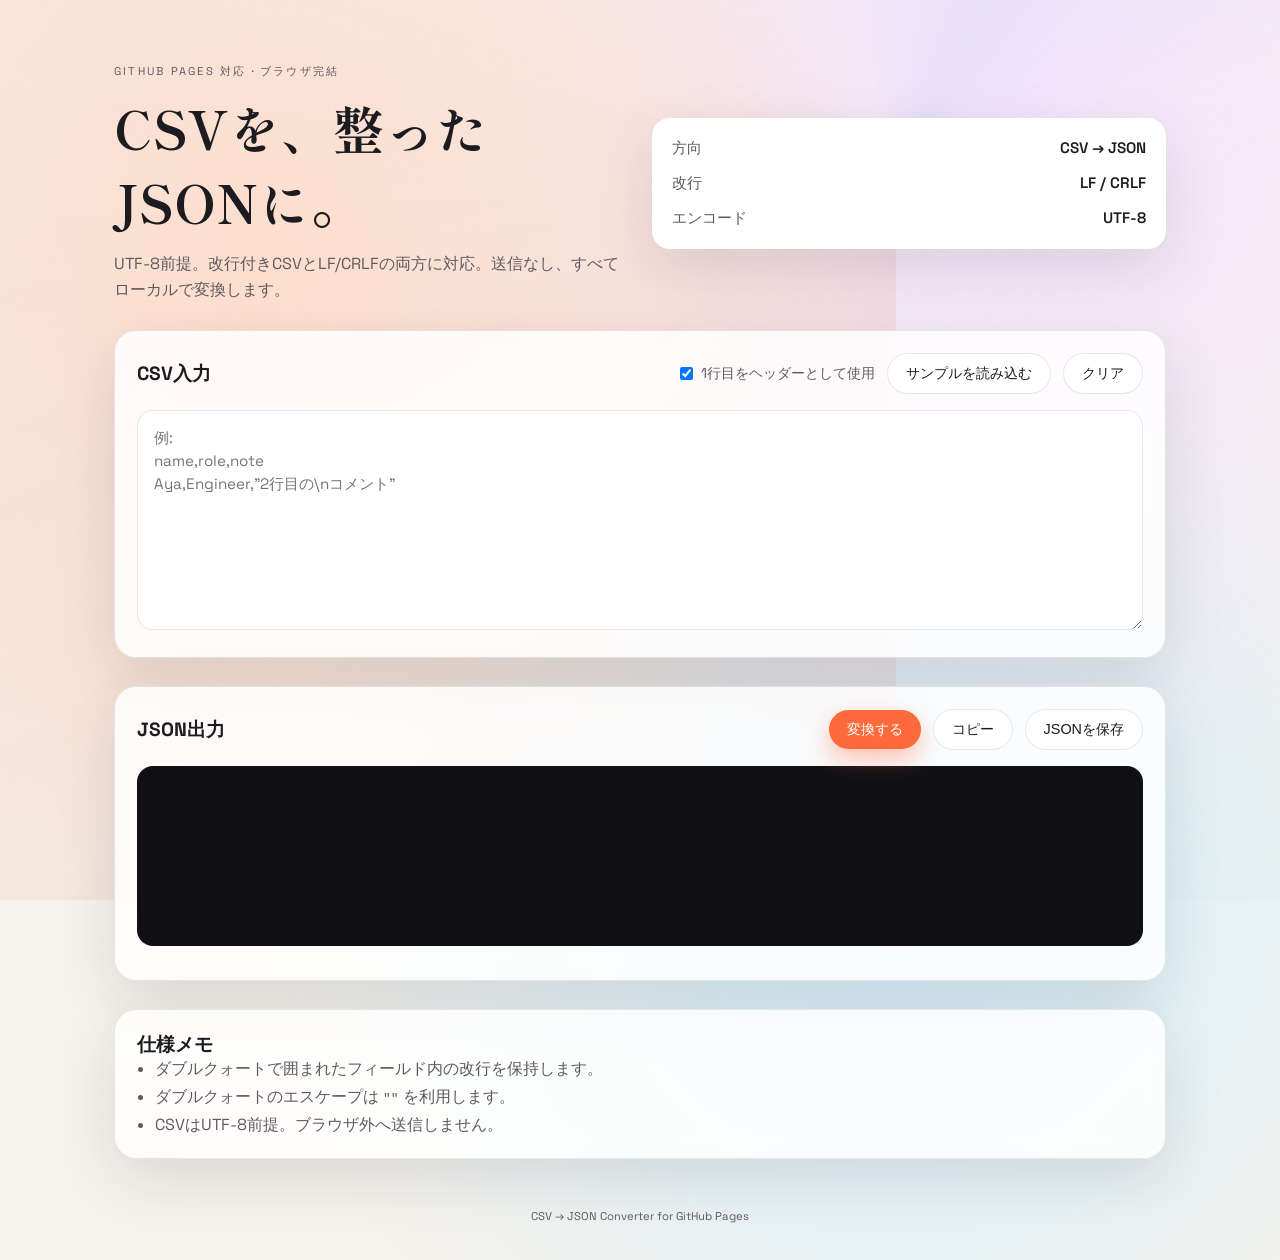
==== site/index.html @ 8e3dcaa3 "First commit." ====
<!doctype html>
<html lang="ja">
  <head>
    <meta charset="utf-8" />
    <meta name="viewport" content="width=device-width, initial-scale=1" />
    <title>CSV → JSON 変換</title>
    <meta name="description" content="UTF-8のCSVをJSONへ一方向に変換。改行付きCSV、LF/CRLF対応。" />
    <link rel="preconnect" href="https://fonts.googleapis.com" />
    <link rel="preconnect" href="https://fonts.gstatic.com" crossorigin />
    <link href="https://fonts.googleapis.com/css2?family=Space+Grotesk:wght@400;500;700&family=Shippori+Mincho:wght@500;700&display=swap" rel="stylesheet" />
    <link rel="stylesheet" href="style.css" />
  </head>
  <body>
    <div class="bg-orbit"></div>
    <div class="bg-grain"></div>

    <main class="app">
      <header class="hero">
        <div class="hero-text">
          <p class="kicker">GitHub Pages 対応・ブラウザ完結</p>
          <h1>CSVを、整ったJSONに。</h1>
          <p class="subtitle">UTF-8前提。改行付きCSVとLF/CRLFの両方に対応。送信なし、すべてローカルで変換します。</p>
        </div>
        <div class="hero-card">
          <div class="stat">
            <span class="stat-label">方向</span>
            <span class="stat-value">CSV → JSON</span>
          </div>
          <div class="stat">
            <span class="stat-label">改行</span>
            <span class="stat-value">LF / CRLF</span>
          </div>
          <div class="stat">
            <span class="stat-label">エンコード</span>
            <span class="stat-value">UTF-8</span>
          </div>
        </div>
      </header>

      <section class="panel">
        <div class="panel-head">
          <h2>CSV入力</h2>
          <div class="controls">
            <label class="toggle">
              <input id="useHeader" type="checkbox" checked />
              <span>1行目をヘッダーとして使用</span>
            </label>
            <button id="loadSample" class="ghost" type="button">サンプルを読み込む</button>
            <button id="clearInput" class="ghost" type="button">クリア</button>
          </div>
        </div>
        <textarea id="csvInput" spellcheck="false" placeholder="例:&#10;name,role,note&#10;Aya,Engineer,&quot;2行目の\nコメント&quot;"></textarea>
      </section>

      <section class="panel">
        <div class="panel-head">
          <h2>JSON出力</h2>
          <div class="controls">
            <button id="convert" class="primary" type="button">変換する</button>
            <button id="copyJson" class="ghost" type="button">コピー</button>
            <button id="downloadJson" class="ghost" type="button">JSONを保存</button>
          </div>
        </div>
        <pre id="jsonOutput" aria-live="polite"></pre>
        <p id="status" class="status" role="status"></p>
      </section>

      <section class="panel note">
        <h3>仕様メモ</h3>
        <ul>
          <li>ダブルクォートで囲まれたフィールド内の改行を保持します。</li>
          <li>ダブルクォートのエスケープは <code>""</code> を利用します。</li>
          <li>CSVはUTF-8前提。ブラウザ外へ送信しません。</li>
        </ul>
      </section>
    </main>

    <footer class="footer">
      <small>CSV → JSON Converter for GitHub Pages</small>
    </footer>

    <script src="script.js"></script>
  </body>
</html>
---- site/style.css ----
:root {
  color-scheme: light;
  --bg: #f6f2ec;
  --ink: #1c1b20;
  --muted: #5f5a61;
  --accent: #ff6a3d;
  --accent-deep: #c44323;
  --card: #ffffff;
  --panel: rgba(255, 255, 255, 0.82);
  --shadow: 0 20px 60px rgba(28, 27, 32, 0.12);
  --border: rgba(28, 27, 32, 0.1);
}

* {
  box-sizing: border-box;
  margin: 0;
  padding: 0;
}

body {
  min-height: 100vh;
  font-family: "Space Grotesk", "Hiragino Sans", "Yu Gothic", sans-serif;
  color: var(--ink);
  background: radial-gradient(circle at 20% 20%, #ffe6d6 0, transparent 45%),
    radial-gradient(circle at 80% 10%, #f7e7ff 0, transparent 45%),
    radial-gradient(circle at 70% 70%, #d5f1ff 0, transparent 50%),
    var(--bg);
  position: relative;
  overflow-x: hidden;
}

.bg-orbit {
  position: fixed;
  inset: 0;
  background: conic-gradient(from 180deg at 70% 20%, rgba(255, 106, 61, 0.15), transparent 45%, rgba(100, 159, 255, 0.12), transparent 70%);
  mix-blend-mode: multiply;
  pointer-events: none;
  animation: orbit 18s linear infinite;
  opacity: 0.65;
}

.bg-grain {
  position: fixed;
  inset: 0;
  background-image: url("data:image/svg+xml,%3Csvg width='120' height='120' viewBox='0 0 120 120' xmlns='http://www.w3.org/2000/svg'%3E%3Cfilter id='n'%3E%3CfeTurbulence type='fractalNoise' baseFrequency='0.8' numOctaves='2' stitchTiles='stitch'/%3E%3C/filter%3E%3Crect width='120' height='120' filter='url(%23n)' opacity='0.12'/%3E%3C/svg%3E");
  opacity: 0.45;
  pointer-events: none;
}

.app {
  max-width: 1100px;
  margin: 0 auto;
  padding: 64px 24px 48px;
  display: grid;
  gap: 28px;
  position: relative;
  z-index: 1;
}

.hero {
  display: grid;
  grid-template-columns: repeat(auto-fit, minmax(260px, 1fr));
  gap: 24px;
  align-items: center;
}

.hero-text h1 {
  font-family: "Shippori Mincho", "Hiragino Mincho ProN", serif;
  font-size: clamp(2.4rem, 4vw, 3.4rem);
  letter-spacing: 0.02em;
  margin-bottom: 12px;
}

.kicker {
  text-transform: uppercase;
  letter-spacing: 0.2em;
  font-size: 0.7rem;
  color: var(--muted);
  margin-bottom: 12px;
}

.subtitle {
  color: var(--muted);
  line-height: 1.6;
}

.hero-card {
  background: var(--card);
  border-radius: 18px;
  padding: 20px;
  box-shadow: var(--shadow);
  display: grid;
  gap: 14px;
}

.stat {
  display: flex;
  justify-content: space-between;
  font-size: 0.95rem;
}

.stat-label {
  color: var(--muted);
}

.stat-value {
  font-weight: 600;
}

.panel {
  background: var(--panel);
  border-radius: 22px;
  padding: 22px;
  box-shadow: var(--shadow);
  border: 1px solid var(--border);
  backdrop-filter: blur(12px);
}

.panel-head {
  display: flex;
  flex-wrap: wrap;
  align-items: center;
  justify-content: space-between;
  gap: 16px;
  margin-bottom: 16px;
}

.panel h2,
.panel h3 {
  font-size: 1.2rem;
}

.controls {
  display: flex;
  gap: 12px;
  flex-wrap: wrap;
  align-items: center;
}

textarea {
  width: 100%;
  min-height: 220px;
  border-radius: 16px;
  border: 1px solid var(--border);
  padding: 16px;
  font-family: "Space Grotesk", "Hiragino Sans", "Yu Gothic", sans-serif;
  font-size: 0.95rem;
  line-height: 1.5;
  resize: vertical;
  background: #fff;
}

pre {
  background: #101014;
  color: #f7f1e8;
  padding: 18px;
  border-radius: 16px;
  min-height: 180px;
  overflow-x: auto;
  font-size: 0.9rem;
  line-height: 1.5;
}

.status {
  margin-top: 12px;
  color: var(--muted);
  font-size: 0.9rem;
}

.toggle {
  display: flex;
  align-items: center;
  gap: 8px;
  font-size: 0.9rem;
  color: var(--muted);
}

button {
  border: none;
  border-radius: 999px;
  padding: 10px 18px;
  font-size: 0.9rem;
  cursor: pointer;
  transition: transform 0.2s ease, box-shadow 0.2s ease;
}

button.primary {
  background: var(--accent);
  color: white;
  box-shadow: 0 10px 24px rgba(255, 106, 61, 0.4);
}

button.ghost {
  background: white;
  color: var(--ink);
  border: 1px solid var(--border);
}

button:hover {
  transform: translateY(-1px);
}

.note ul {
  display: grid;
  gap: 6px;
  padding-left: 18px;
  color: var(--muted);
}

.footer {
  text-align: center;
  padding-bottom: 36px;
  color: var(--muted);
  font-size: 0.85rem;
}

@keyframes orbit {
  from {
    transform: rotate(0deg);
  }
  to {
    transform: rotate(360deg);
  }
}

@media (max-width: 720px) {
  .app {
    padding: 48px 18px 32px;
  }

  .hero-card {
    order: -1;
  }
}
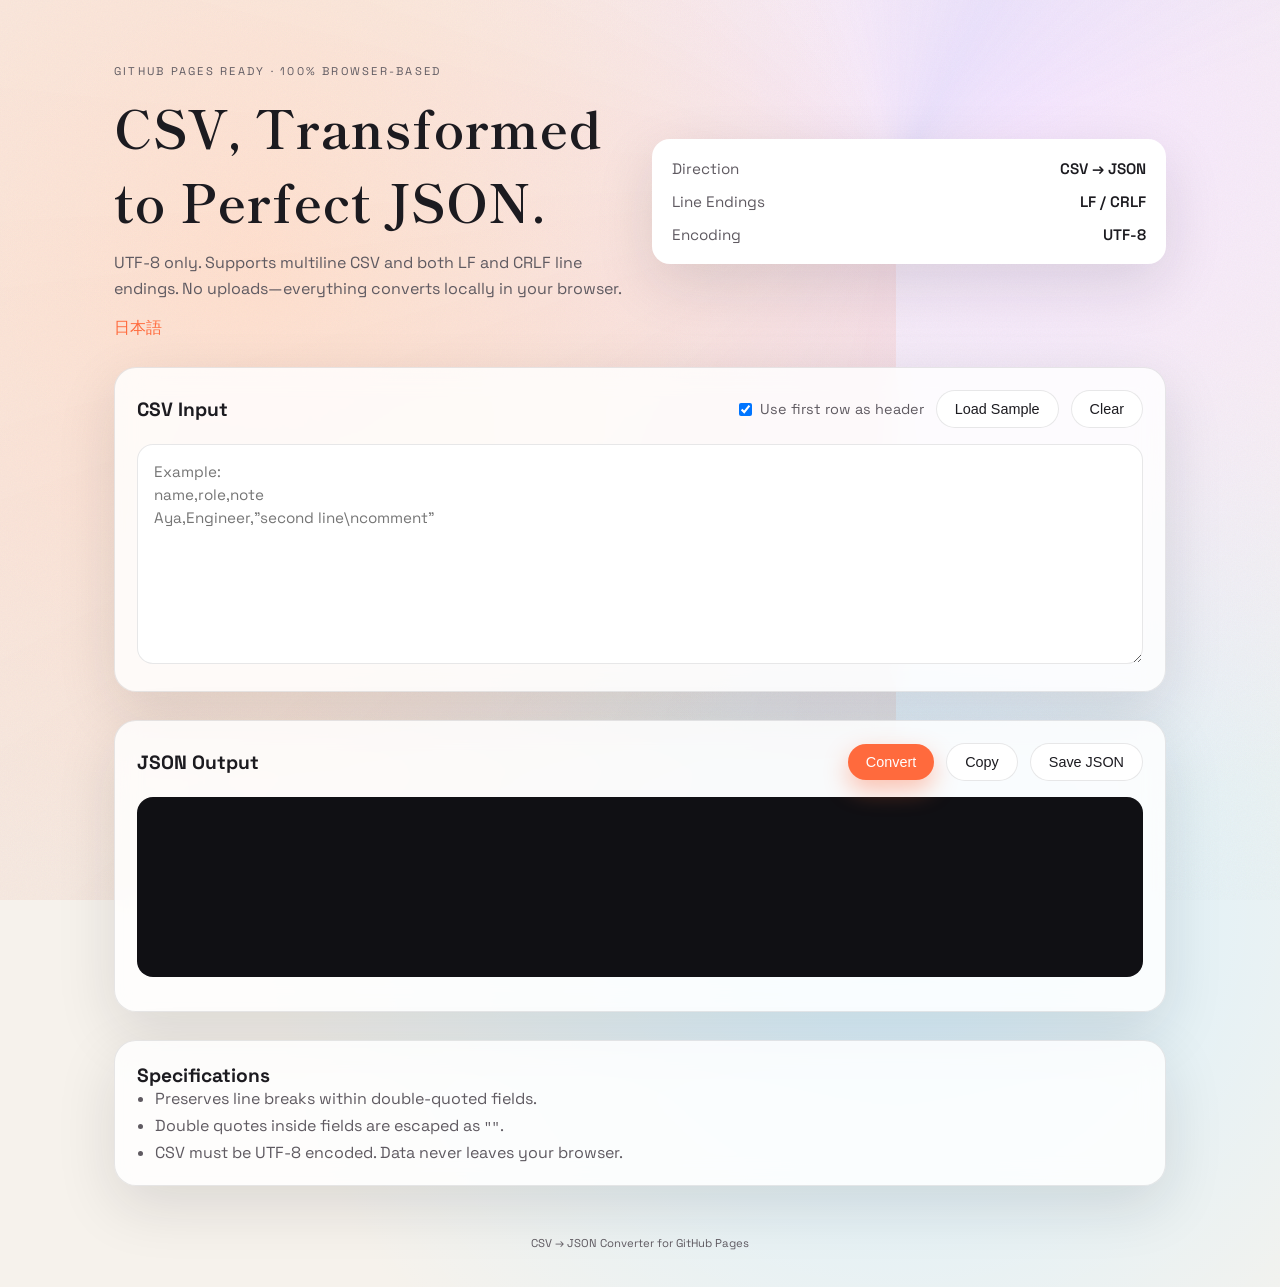
==== commit 7c5f32cb: "Language EN supported." ====
--- a/site/index.html
+++ b/site/index.html
@@ -1,84 +1,54 @@
 <!doctype html>
-<html lang="ja">
+<html lang="en">
   <head>
     <meta charset="utf-8" />
     <meta name="viewport" content="width=device-width, initial-scale=1" />
-    <title>CSV → JSON 変換</title>
-    <meta name="description" content="UTF-8のCSVをJSONへ一方向に変換。改行付きCSV、LF/CRLF対応。" />
-    <link rel="preconnect" href="https://fonts.googleapis.com" />
-    <link rel="preconnect" href="https://fonts.gstatic.com" crossorigin />
-    <link href="https://fonts.googleapis.com/css2?family=Space+Grotesk:wght@400;500;700&family=Shippori+Mincho:wght@500;700&display=swap" rel="stylesheet" />
-    <link rel="stylesheet" href="style.css" />
+    <title>CSV → JSON Converter</title>
+    <meta name="description" content="Convert UTF-8 CSV to JSON" />
+    <style>
+      body {
+        margin: 0;
+        padding: 2rem;
+        font-family: -apple-system, BlinkMacSystemFont, "Segoe UI", sans-serif;
+        text-align: center;
+        background: #f6f2ec;
+      }
+      p { color: #666; }
+    </style>
   </head>
   <body>
-    <div class="bg-orbit"></div>
-    <div class="bg-grain"></div>
+    <h1>Redirecting...</h1>
+    <p>Detecting your language preference...</p>
 
-    <main class="app">
-      <header class="hero">
-        <div class="hero-text">
-          <p class="kicker">GitHub Pages 対応・ブラウザ完結</p>
-          <h1>CSVを、整ったJSONに。</h1>
-          <p class="subtitle">UTF-8前提。改行付きCSVとLF/CRLFの両方に対応。送信なし、すべてローカルで変換します。</p>
-        </div>
-        <div class="hero-card">
-          <div class="stat">
-            <span class="stat-label">方向</span>
-            <span class="stat-value">CSV → JSON</span>
-          </div>
-          <div class="stat">
-            <span class="stat-label">改行</span>
-            <span class="stat-value">LF / CRLF</span>
-          </div>
-          <div class="stat">
-            <span class="stat-label">エンコード</span>
-            <span class="stat-value">UTF-8</span>
-          </div>
-        </div>
-      </header>
+    <script>
+      // Get stored language preference or detect from browser
+      function getPreferredLanguage() {
+        // Check for URL hash (user preference)
+        const hash = window.location.hash.slice(1) || '';
+        if (hash === 'ja' || hash === 'en') {
+          return hash;
+        }
 
-      <section class="panel">
-        <div class="panel-head">
-          <h2>CSV入力</h2>
-          <div class="controls">
-            <label class="toggle">
-              <input id="useHeader" type="checkbox" checked />
-              <span>1行目をヘッダーとして使用</span>
-            </label>
-            <button id="loadSample" class="ghost" type="button">サンプルを読み込む</button>
-            <button id="clearInput" class="ghost" type="button">クリア</button>
-          </div>
-        </div>
-        <textarea id="csvInput" spellcheck="false" placeholder="例:&#10;name,role,note&#10;Aya,Engineer,&quot;2行目の\nコメント&quot;"></textarea>
-      </section>
+        // Check for stored preference
+        const stored = localStorage.getItem('app_lang');
+        if (stored === 'ja' || stored === 'en') {
+          return stored;
+        }
 
-      <section class="panel">
-        <div class="panel-head">
-          <h2>JSON出力</h2>
-          <div class="controls">
-            <button id="convert" class="primary" type="button">変換する</button>
-            <button id="copyJson" class="ghost" type="button">コピー</button>
-            <button id="downloadJson" class="ghost" type="button">JSONを保存</button>
-          </div>
-        </div>
-        <pre id="jsonOutput" aria-live="polite"></pre>
-        <p id="status" class="status" role="status"></p>
-      </section>
+        // Detect from browser language
+        const browserLang = navigator.language || navigator.userLanguage;
+        if (browserLang.startsWith('ja')) {
+          return 'ja';
+        }
 
-      <section class="panel note">
-        <h3>仕様メモ</h3>
-        <ul>
-          <li>ダブルクォートで囲まれたフィールド内の改行を保持します。</li>
-          <li>ダブルクォートのエスケープは <code>""</code> を利用します。</li>
-          <li>CSVはUTF-8前提。ブラウザ外へ送信しません。</li>
-        </ul>
-      </section>
-    </main>
+        // Default to English
+        return 'en';
+      }
 
-    <footer class="footer">
-      <small>CSV → JSON Converter for GitHub Pages</small>
-    </footer>
-
-    <script src="script.js"></script>
+      // Redirect to appropriate language version
+      const lang = getPreferredLanguage();
+      localStorage.setItem('app_lang', lang);
+      window.location.replace(`./${lang}/`);
+    </script>
   </body>
 </html>
